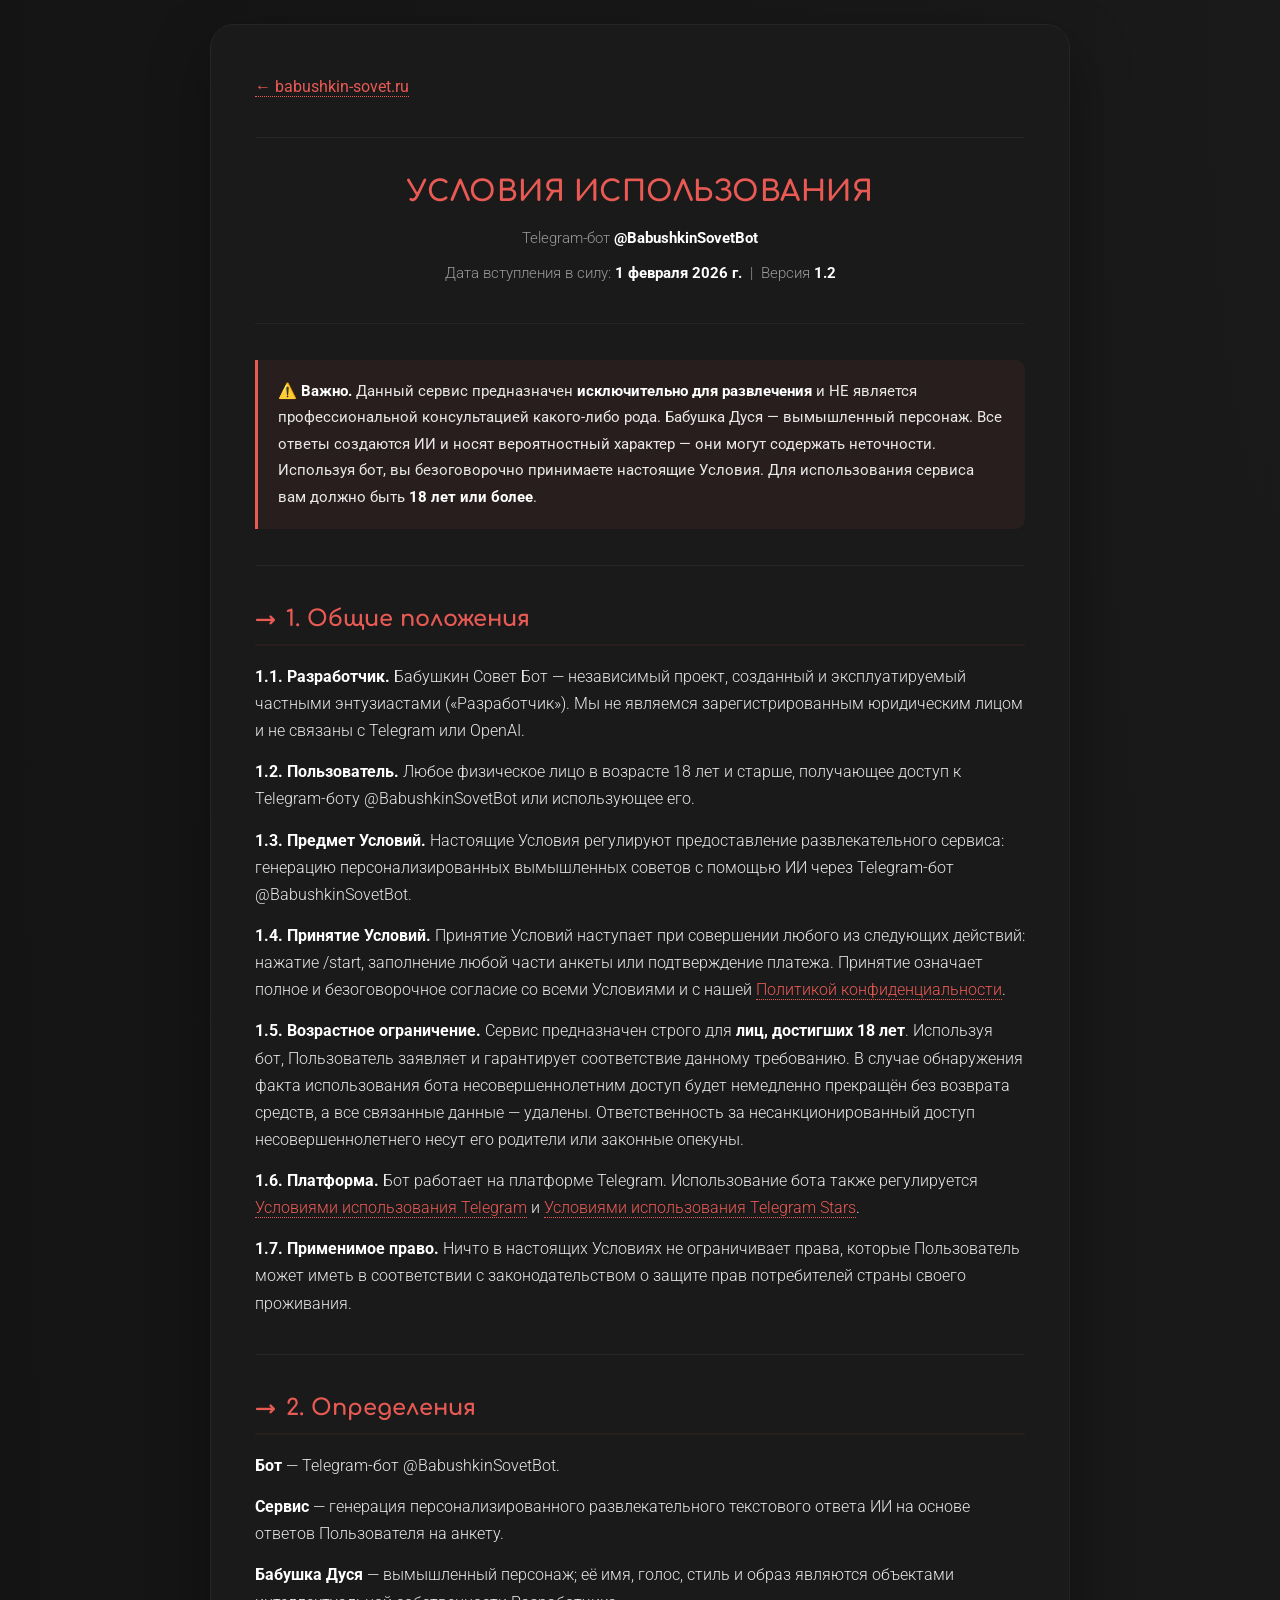
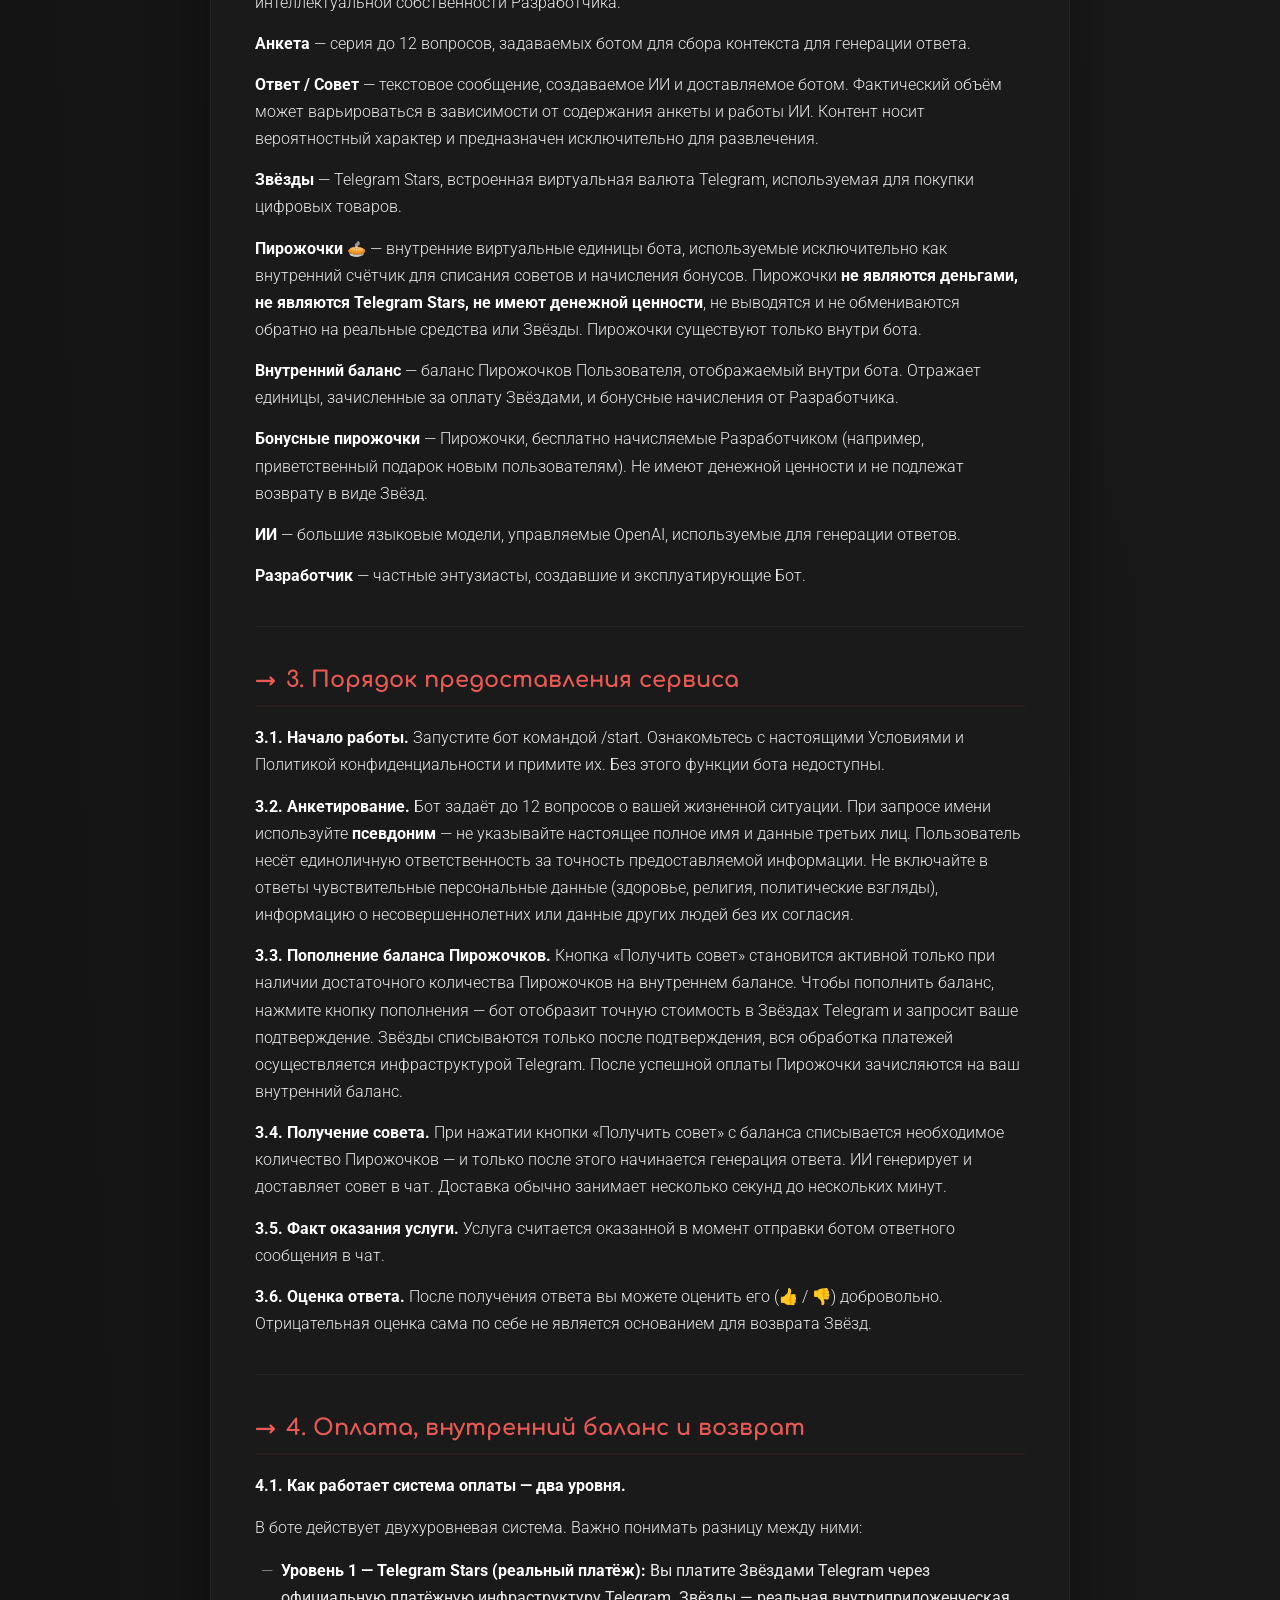
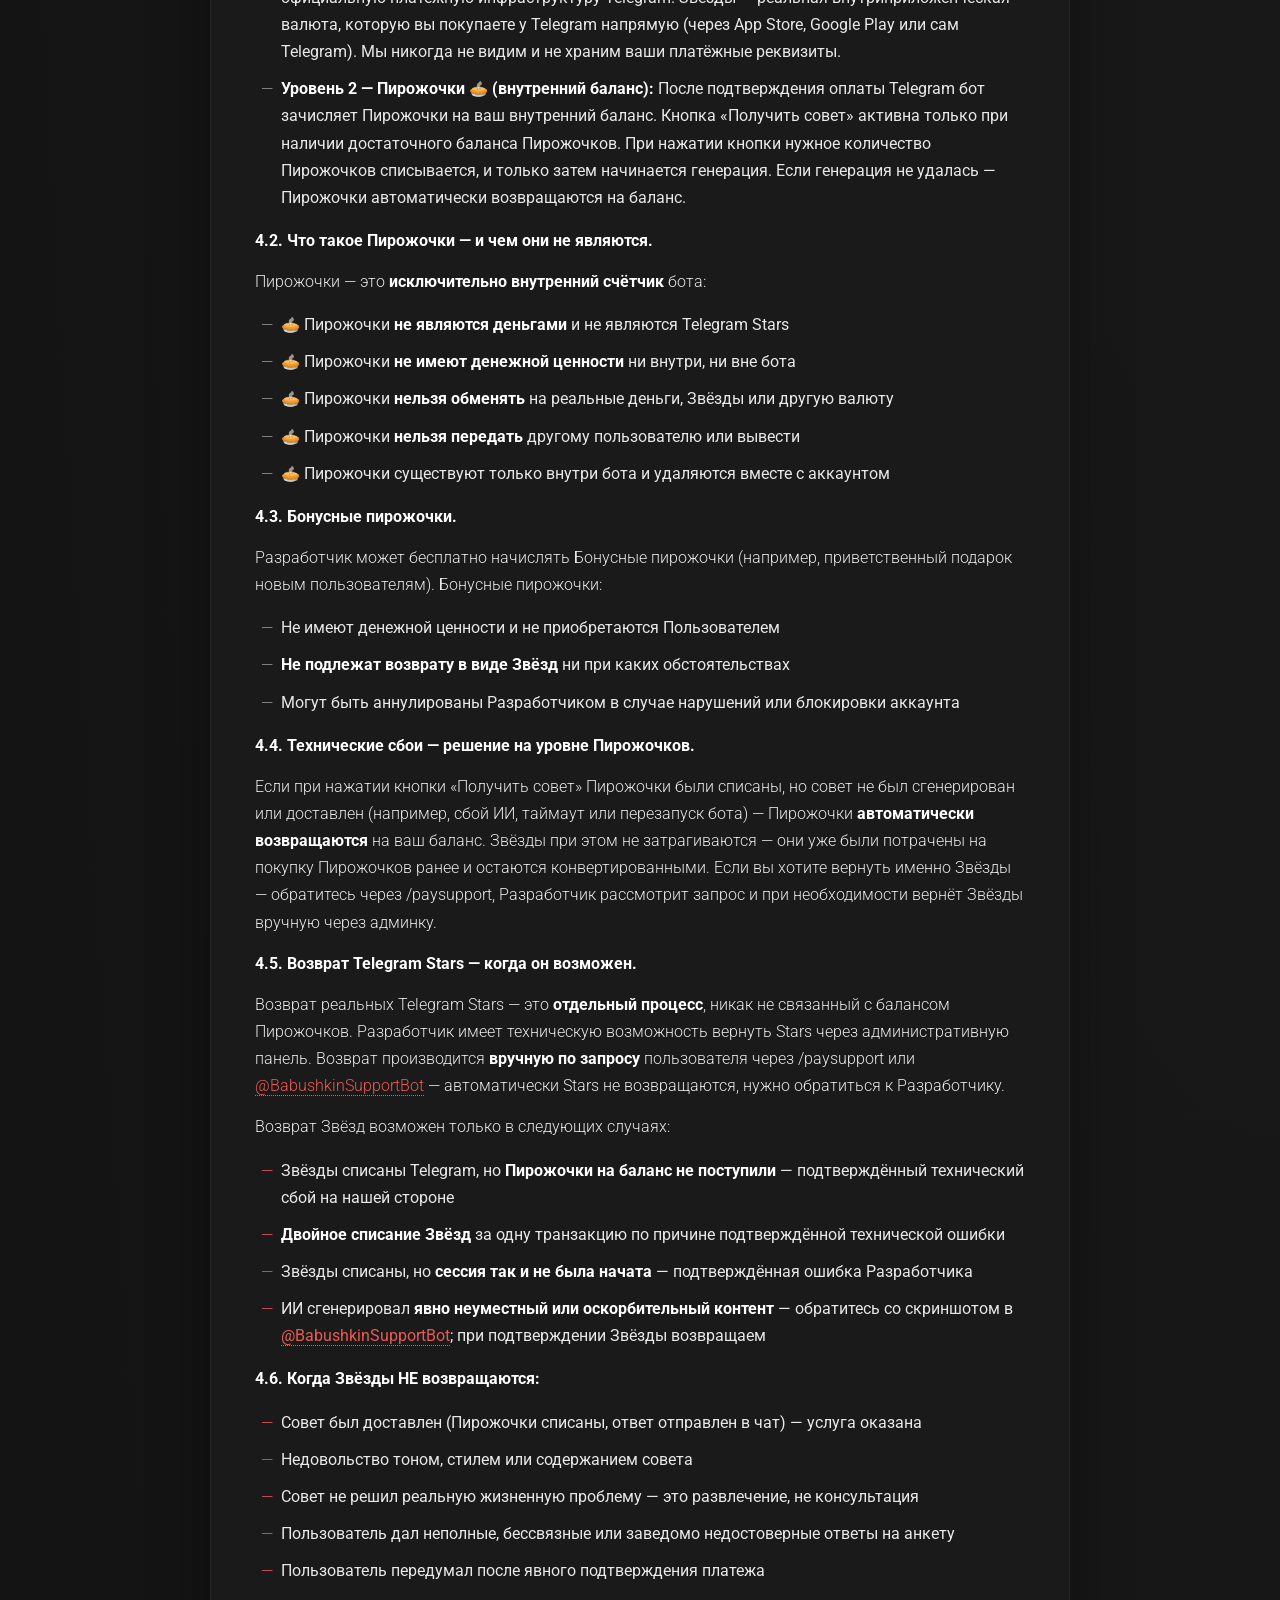
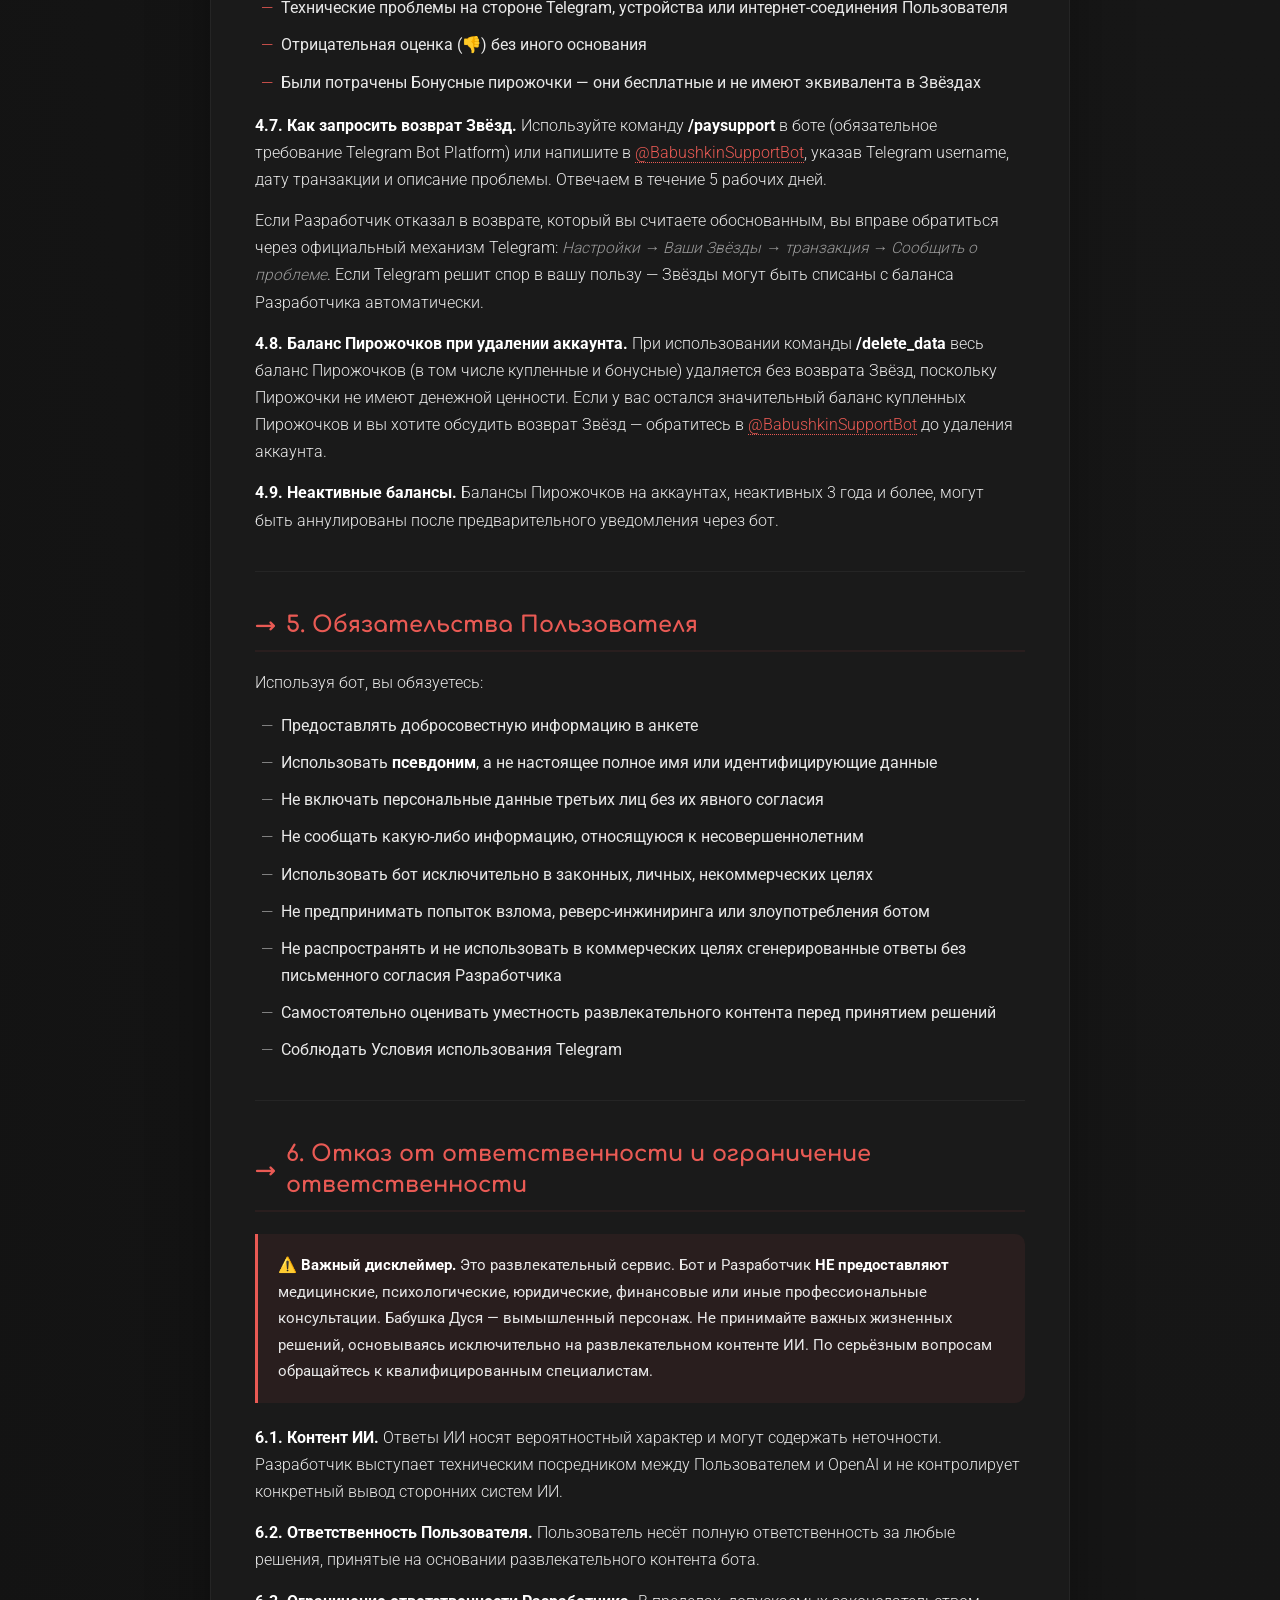
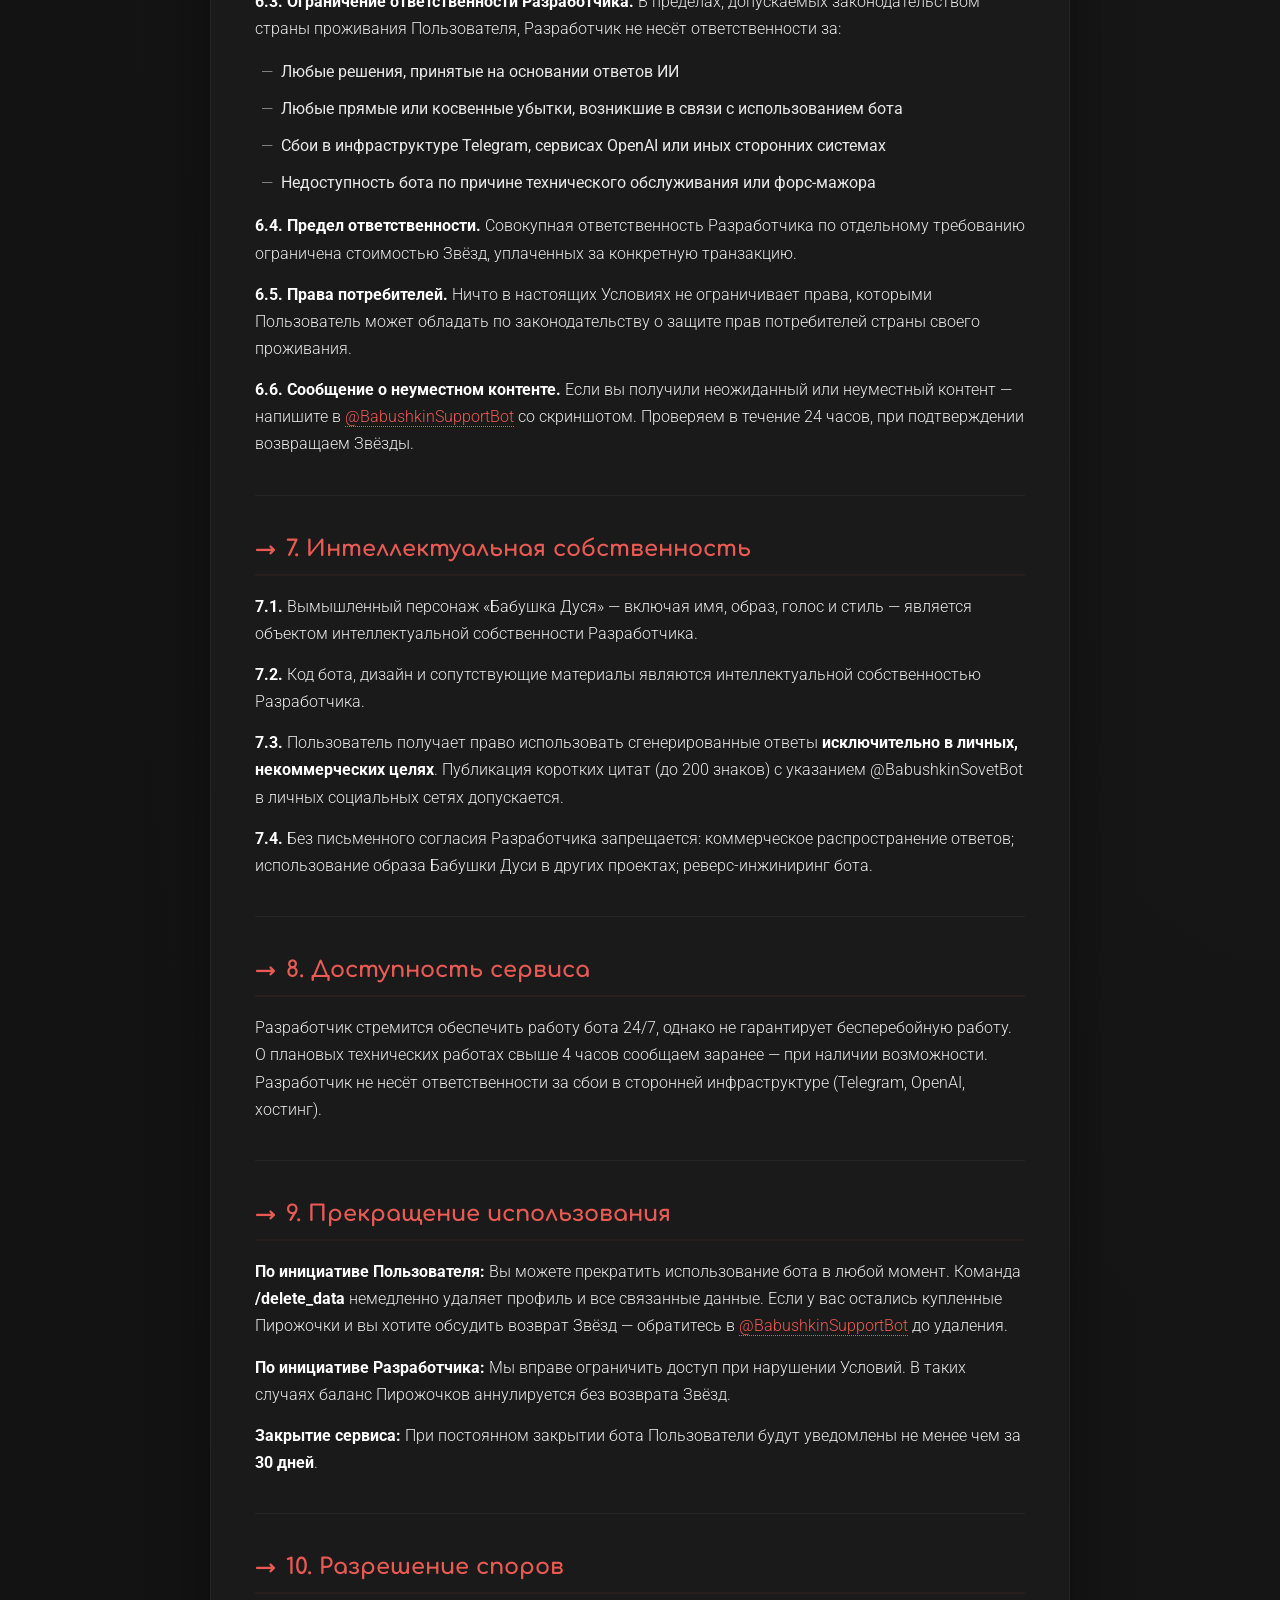
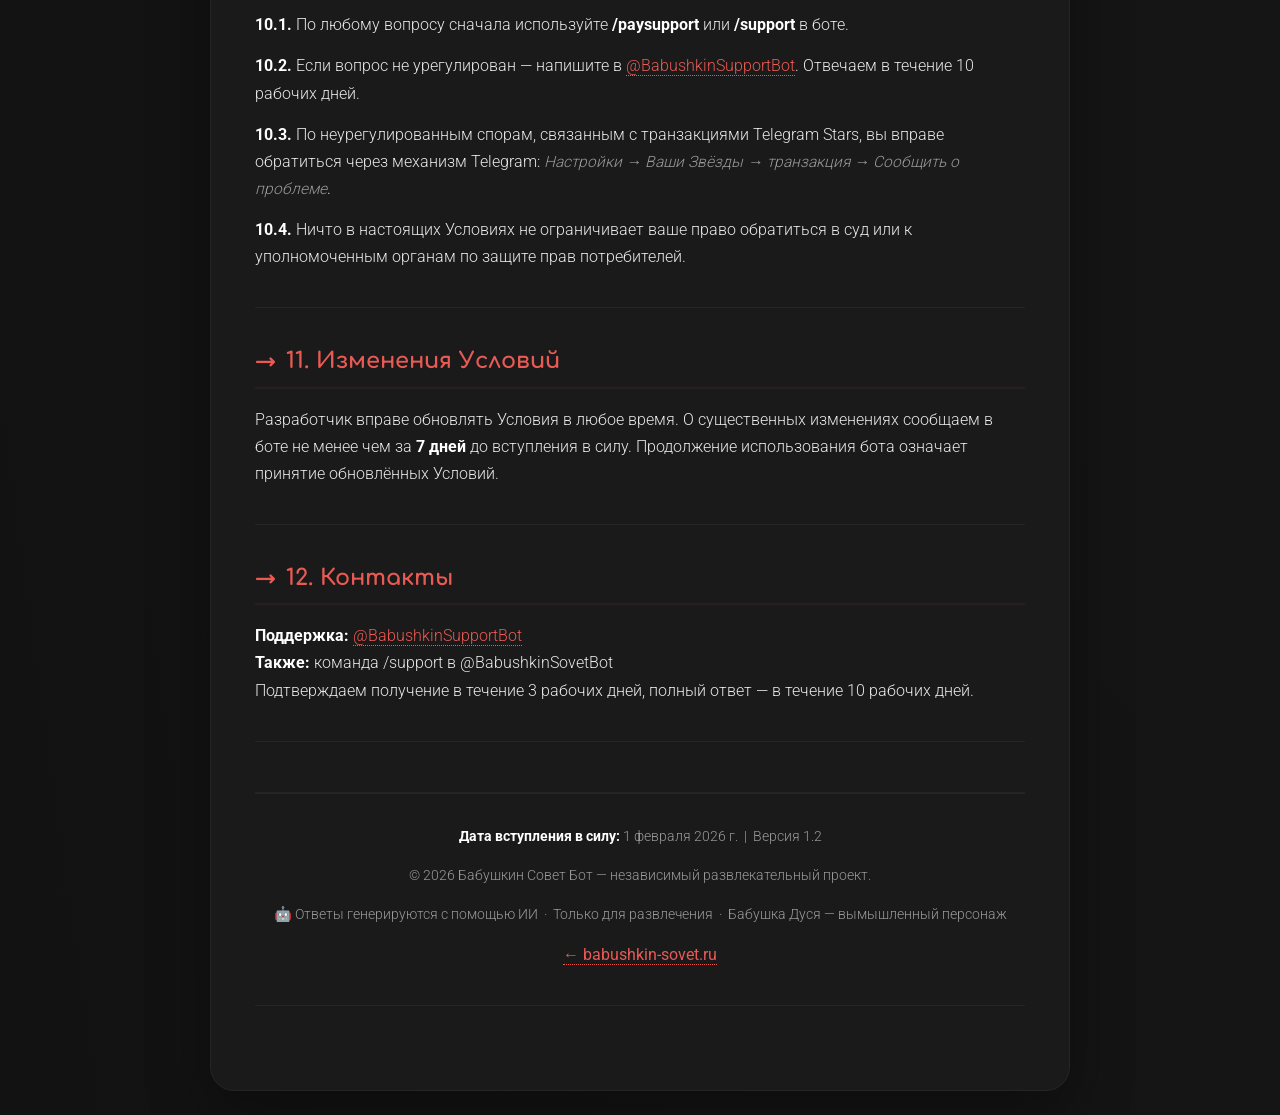
==== User_Agreement/index.html @ b4d94f72 "Add files via upload" ====
<!DOCTYPE html>
<html lang="ru">
<head>
    <meta charset="UTF-8">
    <meta name="viewport" content="width=device-width, initial-scale=1.0">
    <meta name="description" content="Условия использования Бабушкин Совет Бот — развлекательный Telegram-бот. Оплата Звёздами Telegram, политика возврата, контент ИИ, только 18+.">
    <meta name="robots" content="noindex, follow">
    <title>Условия использования — Бабушкин Совет Бот</title>
    <link rel="stylesheet" href="style.css">
    <link rel="icon" type="image/png" sizes="16x16" href="../img/favicon-16x16.png">
    <link rel="icon" type="image/png" sizes="32x32" href="../img/favicon-32x32.png">
    <link rel="icon" type="image/png" sizes="48x48" href="../img/favicon-48x48.png">
</head>
<body>
<div class="wrap">
    <a href="../">← babushkin-sovet.ru</a><hr>

    <div class="header">
        <h1>Условия использования</h1>
        <p class="meta">Telegram-бот <strong>@BabushkinSovetBot</strong></p>
        <p class="meta">Дата вступления в силу: <strong>1 февраля 2026 г.</strong> &nbsp;|&nbsp; Версия <strong>1.2</strong></p>
    </div>

    <div class="callout">
        <strong>⚠️ Важно.</strong> Данный сервис предназначен <strong>исключительно для развлечения</strong> и НЕ является профессиональной консультацией какого-либо рода. Бабушка Дуся — вымышленный персонаж. Все ответы создаются ИИ и носят вероятностный характер — они могут содержать неточности. Используя бот, вы безоговорочно принимаете настоящие Условия. Для использования сервиса вам должно быть <strong>18 лет или более</strong>.
    </div>

    <hr>

    <h2>1. Общие положения</h2>

    <p><strong>1.1. Разработчик.</strong> Бабушкин Совет Бот — независимый проект, созданный и эксплуатируемый частными энтузиастами («Разработчик»). Мы не являемся зарегистрированным юридическим лицом и не связаны с Telegram или OpenAI.</p>

    <p><strong>1.2. Пользователь.</strong> Любое физическое лицо в возрасте 18 лет и старше, получающее доступ к Telegram-боту @BabushkinSovetBot или использующее его.</p>

    <p><strong>1.3. Предмет Условий.</strong> Настоящие Условия регулируют предоставление развлекательного сервиса: генерацию персонализированных вымышленных советов с помощью ИИ через Telegram-бот @BabushkinSovetBot.</p>

    <p><strong>1.4. Принятие Условий.</strong> Принятие Условий наступает при совершении любого из следующих действий: нажатие /start, заполнение любой части анкеты или подтверждение платежа. Принятие означает полное и безоговорочное согласие со всеми Условиями и с нашей <a href="../Privacy_Policy/">Политикой конфиденциальности</a>.</p>

    <p><strong>1.5. Возрастное ограничение.</strong> Сервис предназначен строго для <strong>лиц, достигших 18 лет</strong>. Используя бот, Пользователь заявляет и гарантирует соответствие данному требованию. В случае обнаружения факта использования бота несовершеннолетним доступ будет немедленно прекращён без возврата средств, а все связанные данные — удалены. Ответственность за несанкционированный доступ несовершеннолетнего несут его родители или законные опекуны.</p>

    <p><strong>1.6. Платформа.</strong> Бот работает на платформе Telegram. Использование бота также регулируется <a href="https://telegram.org/tos" target="_blank" rel="noopener noreferrer">Условиями использования Telegram</a> и <a href="https://telegram.org/tos/stars" target="_blank" rel="noopener noreferrer">Условиями использования Telegram Stars</a>.</p>

    <p><strong>1.7. Применимое право.</strong> Ничто в настоящих Условиях не ограничивает права, которые Пользователь может иметь в соответствии с законодательством о защите прав потребителей страны своего проживания.</p>

    <hr>

    <h2>2. Определения</h2>

    <p><strong>Бот</strong> — Telegram-бот @BabushkinSovetBot.</p>
    <p><strong>Сервис</strong> — генерация персонализированного развлекательного текстового ответа ИИ на основе ответов Пользователя на анкету.</p>
    <p><strong>Бабушка Дуся</strong> — вымышленный персонаж; её имя, голос, стиль и образ являются объектами интеллектуальной собственности Разработчика.</p>
    <p><strong>Анкета</strong> — серия до 12 вопросов, задаваемых ботом для сбора контекста для генерации ответа.</p>
    <p><strong>Ответ / Совет</strong> — текстовое сообщение, создаваемое ИИ и доставляемое ботом. Фактический объём может варьироваться в зависимости от содержания анкеты и работы ИИ. Контент носит вероятностный характер и предназначен исключительно для развлечения.</p>
    <p><strong>Звёзды</strong> — Telegram Stars, встроенная виртуальная валюта Telegram, используемая для покупки цифровых товаров.</p>
    <p><strong>Пирожочки 🥧</strong> — внутренние виртуальные единицы бота, используемые исключительно как внутренний счётчик для списания советов и начисления бонусов. Пирожочки <strong>не являются деньгами, не являются Telegram Stars, не имеют денежной ценности</strong>, не выводятся и не обмениваются обратно на реальные средства или Звёзды. Пирожочки существуют только внутри бота.</p>
    <p><strong>Внутренний баланс</strong> — баланс Пирожочков Пользователя, отображаемый внутри бота. Отражает единицы, зачисленные за оплату Звёздами, и бонусные начисления от Разработчика.</p>
    <p><strong>Бонусные пирожочки</strong> — Пирожочки, бесплатно начисляемые Разработчиком (например, приветственный подарок новым пользователям). Не имеют денежной ценности и не подлежат возврату в виде Звёзд.</p>
    <p><strong>ИИ</strong> — большие языковые модели, управляемые OpenAI, используемые для генерации ответов.</p>
    <p><strong>Разработчик</strong> — частные энтузиасты, создавшие и эксплуатирующие Бот.</p>

    <hr>

    <h2>3. Порядок предоставления сервиса</h2>

    <p><strong>3.1. Начало работы.</strong> Запустите бот командой /start. Ознакомьтесь с настоящими Условиями и Политикой конфиденциальности и примите их. Без этого функции бота недоступны.</p>

    <p><strong>3.2. Анкетирование.</strong> Бот задаёт до 12 вопросов о вашей жизненной ситуации. При запросе имени используйте <strong>псевдоним</strong> — не указывайте настоящее полное имя и данные третьих лиц. Пользователь несёт единоличную ответственность за точность предоставляемой информации. Не включайте в ответы чувствительные персональные данные (здоровье, религия, политические взгляды), информацию о несовершеннолетних или данные других людей без их согласия.</p>

    <p><strong>3.3. Пополнение баланса Пирожочков.</strong> Кнопка «Получить совет» становится активной только при наличии достаточного количества Пирожочков на внутреннем балансе. Чтобы пополнить баланс, нажмите кнопку пополнения — бот отобразит точную стоимость в Звёздах Telegram и запросит ваше подтверждение. Звёзды списываются только после подтверждения, вся обработка платежей осуществляется инфраструктурой Telegram. После успешной оплаты Пирожочки зачисляются на ваш внутренний баланс.</p>

    <p><strong>3.4. Получение совета.</strong> При нажатии кнопки «Получить совет» с баланса списывается необходимое количество Пирожочков — и только после этого начинается генерация ответа. ИИ генерирует и доставляет совет в чат. Доставка обычно занимает несколько секунд до нескольких минут.</p>

    <p><strong>3.5. Факт оказания услуги.</strong> Услуга считается оказанной в момент отправки ботом ответного сообщения в чат.</p>

    <p><strong>3.6. Оценка ответа.</strong> После получения ответа вы можете оценить его (👍 / 👎) добровольно. Отрицательная оценка сама по себе не является основанием для возврата Звёзд.</p>

    <hr>

    <h2>4. Оплата, внутренний баланс и возврат</h2>

    <p><strong>4.1. Как работает система оплаты — два уровня.</strong></p>
    <p>В боте действует двухуровневая система. Важно понимать разницу между ними:</p>
    <ul>
        <li><strong>Уровень 1 — Telegram Stars (реальный платёж):</strong> Вы платите Звёздами Telegram через официальную платёжную инфраструктуру Telegram. Звёзды — реальная внутриприложенческая валюта, которую вы покупаете у Telegram напрямую (через App Store, Google Play или сам Telegram). Мы никогда не видим и не храним ваши платёжные реквизиты.</li>
        <li><strong>Уровень 2 — Пирожочки 🥧 (внутренний баланс):</strong> После подтверждения оплаты Telegram бот зачисляет Пирожочки на ваш внутренний баланс. Кнопка «Получить совет» активна только при наличии достаточного баланса Пирожочков. При нажатии кнопки нужное количество Пирожочков списывается, и только затем начинается генерация. Если генерация не удалась — Пирожочки автоматически возвращаются на баланс.</li>
    </ul>

    <p><strong>4.2. Что такое Пирожочки — и чем они не являются.</strong></p>
    <p>Пирожочки — это <strong>исключительно внутренний счётчик</strong> бота:</p>
    <ul>
        <li>🥧 Пирожочки <strong>не являются деньгами</strong> и не являются Telegram Stars</li>
        <li>🥧 Пирожочки <strong>не имеют денежной ценности</strong> ни внутри, ни вне бота</li>
        <li>🥧 Пирожочки <strong>нельзя обменять</strong> на реальные деньги, Звёзды или другую валюту</li>
        <li>🥧 Пирожочки <strong>нельзя передать</strong> другому пользователю или вывести</li>
        <li>🥧 Пирожочки существуют только внутри бота и удаляются вместе с аккаунтом</li>
    </ul>

    <p><strong>4.3. Бонусные пирожочки.</strong></p>
    <p>Разработчик может бесплатно начислять Бонусные пирожочки (например, приветственный подарок новым пользователям). Бонусные пирожочки:</p>
    <ul>
        <li>Не имеют денежной ценности и не приобретаются Пользователем</li>
        <li><strong>Не подлежат возврату в виде Звёзд</strong> ни при каких обстоятельствах</li>
        <li>Могут быть аннулированы Разработчиком в случае нарушений или блокировки аккаунта</li>
    </ul>

    <p><strong>4.4. Технические сбои — решение на уровне Пирожочков.</strong></p>
    <p>Если при нажатии кнопки «Получить совет» Пирожочки были списаны, но совет не был сгенерирован или доставлен (например, сбой ИИ, таймаут или перезапуск бота) — Пирожочки <strong>автоматически возвращаются</strong> на ваш баланс. Звёзды при этом не затрагиваются — они уже были потрачены на покупку Пирожочков ранее и остаются конвертированными. Если вы хотите вернуть именно Звёзды — обратитесь через /paysupport, Разработчик рассмотрит запрос и при необходимости вернёт Звёзды вручную через админку.</p>

    <p><strong>4.5. Возврат Telegram Stars — когда он возможен.</strong></p>
    <p>Возврат реальных Telegram Stars — это <strong>отдельный процесс</strong>, никак не связанный с балансом Пирожочков. Разработчик имеет техническую возможность вернуть Stars через административную панель. Возврат производится <strong>вручную по запросу</strong> пользователя через /paysupport или <a href="https://t.me/BabushkinSupportBot" target="_blank" rel="noopener noreferrer">@BabushkinSupportBot</a> — автоматически Stars не возвращаются, нужно обратиться к Разработчику.</p>
    <p>Возврат Звёзд возможен только в следующих случаях:</p>
    <ol>
        <li>Звёзды списаны Telegram, но <strong>Пирожочки на баланс не поступили</strong> — подтверждённый технический сбой на нашей стороне</li>
        <li><strong>Двойное списание Звёзд</strong> за одну транзакцию по причине подтверждённой технической ошибки</li>
        <li>Звёзды списаны, но <strong>сессия так и не была начата</strong> — подтверждённая ошибка Разработчика</li>
        <li>ИИ сгенерировал <strong>явно неуместный или оскорбительный контент</strong> — обратитесь со скриншотом в <a href="https://t.me/BabushkinSupportBot" target="_blank" rel="noopener noreferrer">@BabushkinSupportBot</a>; при подтверждении Звёзды возвращаем</li>
    </ol>

    <p><strong>4.6. Когда Звёзды НЕ возвращаются:</strong></p>
    <ol>
        <li>Совет был доставлен (Пирожочки списаны, ответ отправлен в чат) — услуга оказана</li>
        <li>Недовольство тоном, стилем или содержанием совета</li>
        <li>Совет не решил реальную жизненную проблему — это развлечение, не консультация</li>
        <li>Пользователь дал неполные, бессвязные или заведомо недостоверные ответы на анкету</li>
        <li>Пользователь передумал после явного подтверждения платежа</li>
        <li>Технические проблемы на стороне Telegram, устройства или интернет-соединения Пользователя</li>
        <li>Отрицательная оценка (👎) без иного основания</li>
        <li>Были потрачены Бонусные пирожочки — они бесплатные и не имеют эквивалента в Звёздах</li>
    </ol>

    <p><strong>4.7. Как запросить возврат Звёзд.</strong> Используйте команду <strong>/paysupport</strong> в боте (обязательное требование Telegram Bot Platform) или напишите в <a href="https://t.me/BabushkinSupportBot" target="_blank" rel="noopener noreferrer">@BabushkinSupportBot</a>, указав Telegram username, дату транзакции и описание проблемы. Отвечаем в течение 5 рабочих дней.</p>
    <p>Если Разработчик отказал в возврате, который вы считаете обоснованным, вы вправе обратиться через официальный механизм Telegram: <em>Настройки → Ваши Звёзды → транзакция → Сообщить о проблеме</em>. Если Telegram решит спор в вашу пользу — Звёзды могут быть списаны с баланса Разработчика автоматически.</p>

    <p><strong>4.8. Баланс Пирожочков при удалении аккаунта.</strong> При использовании команды <strong>/delete_data</strong> весь баланс Пирожочков (в том числе купленные и бонусные) удаляется без возврата Звёзд, поскольку Пирожочки не имеют денежной ценности. Если у вас остался значительный баланс купленных Пирожочков и вы хотите обсудить возврат Звёзд — обратитесь в <a href="https://t.me/BabushkinSupportBot" target="_blank" rel="noopener noreferrer">@BabushkinSupportBot</a> до удаления аккаунта.</p>

    <p><strong>4.9. Неактивные балансы.</strong> Балансы Пирожочков на аккаунтах, неактивных 3 года и более, могут быть аннулированы после предварительного уведомления через бот.</p>

    <hr>

    <h2>5. Обязательства Пользователя</h2>

    <p>Используя бот, вы обязуетесь:</p>
    <ul>
        <li>Предоставлять добросовестную информацию в анкете</li>
        <li>Использовать <strong>псевдоним</strong>, а не настоящее полное имя или идентифицирующие данные</li>
        <li>Не включать персональные данные третьих лиц без их явного согласия</li>
        <li>Не сообщать какую-либо информацию, относящуюся к несовершеннолетним</li>
        <li>Использовать бот исключительно в законных, личных, некоммерческих целях</li>
        <li>Не предпринимать попыток взлома, реверс-инжиниринга или злоупотребления ботом</li>
        <li>Не распространять и не использовать в коммерческих целях сгенерированные ответы без письменного согласия Разработчика</li>
        <li>Самостоятельно оценивать уместность развлекательного контента перед принятием решений</li>
        <li>Соблюдать Условия использования Telegram</li>
    </ul>

    <hr>

    <h2>6. Отказ от ответственности и ограничение ответственности</h2>

    <div class="callout">
        <strong>⚠️ Важный дисклеймер.</strong> Это развлекательный сервис. Бот и Разработчик <strong>НЕ предоставляют</strong> медицинские, психологические, юридические, финансовые или иные профессиональные консультации. Бабушка Дуся — вымышленный персонаж. Не принимайте важных жизненных решений, основываясь исключительно на развлекательном контенте ИИ. По серьёзным вопросам обращайтесь к квалифицированным специалистам.
    </div>

    <p><strong>6.1. Контент ИИ.</strong> Ответы ИИ носят вероятностный характер и могут содержать неточности. Разработчик выступает техническим посредником между Пользователем и OpenAI и не контролирует конкретный вывод сторонних систем ИИ.</p>

    <p><strong>6.2. Ответственность Пользователя.</strong> Пользователь несёт полную ответственность за любые решения, принятые на основании развлекательного контента бота.</p>

    <p><strong>6.3. Ограничение ответственности Разработчика.</strong> В пределах, допускаемых законодательством страны проживания Пользователя, Разработчик не несёт ответственности за:</p>
    <ul>
        <li>Любые решения, принятые на основании ответов ИИ</li>
        <li>Любые прямые или косвенные убытки, возникшие в связи с использованием бота</li>
        <li>Сбои в инфраструктуре Telegram, сервисах OpenAI или иных сторонних системах</li>
        <li>Недоступность бота по причине технического обслуживания или форс-мажора</li>
    </ul>

    <p><strong>6.4. Предел ответственности.</strong> Совокупная ответственность Разработчика по отдельному требованию ограничена стоимостью Звёзд, уплаченных за конкретную транзакцию.</p>

    <p><strong>6.5. Права потребителей.</strong> Ничто в настоящих Условиях не ограничивает права, которыми Пользователь может обладать по законодательству о защите прав потребителей страны своего проживания.</p>

    <p><strong>6.6. Сообщение о неуместном контенте.</strong> Если вы получили неожиданный или неуместный контент — напишите в <a href="https://t.me/BabushkinSupportBot" target="_blank" rel="noopener noreferrer">@BabushkinSupportBot</a> со скриншотом. Проверяем в течение 24 часов, при подтверждении возвращаем Звёзды.</p>

    <hr>

    <h2>7. Интеллектуальная собственность</h2>

    <p><strong>7.1.</strong> Вымышленный персонаж «Бабушка Дуся» — включая имя, образ, голос и стиль — является объектом интеллектуальной собственности Разработчика.</p>

    <p><strong>7.2.</strong> Код бота, дизайн и сопутствующие материалы являются интеллектуальной собственностью Разработчика.</p>

    <p><strong>7.3.</strong> Пользователь получает право использовать сгенерированные ответы <strong>исключительно в личных, некоммерческих целях</strong>. Публикация коротких цитат (до 200 знаков) с указанием @BabushkinSovetBot в личных социальных сетях допускается.</p>

    <p><strong>7.4.</strong> Без письменного согласия Разработчика запрещается: коммерческое распространение ответов; использование образа Бабушки Дуси в других проектах; реверс-инжиниринг бота.</p>

    <hr>

    <h2>8. Доступность сервиса</h2>

    <p>Разработчик стремится обеспечить работу бота 24/7, однако не гарантирует бесперебойную работу. О плановых технических работах свыше 4 часов сообщаем заранее — при наличии возможности. Разработчик не несёт ответственности за сбои в сторонней инфраструктуре (Telegram, OpenAI, хостинг).</p>

    <hr>

    <h2>9. Прекращение использования</h2>

    <p><strong>По инициативе Пользователя:</strong> Вы можете прекратить использование бота в любой момент. Команда <strong>/delete_data</strong> немедленно удаляет профиль и все связанные данные. Если у вас остались купленные Пирожочки и вы хотите обсудить возврат Звёзд — обратитесь в <a href="https://t.me/BabushkinSupportBot" target="_blank" rel="noopener noreferrer">@BabushkinSupportBot</a> до удаления.</p>
    <p><strong>По инициативе Разработчика:</strong> Мы вправе ограничить доступ при нарушении Условий. В таких случаях баланс Пирожочков аннулируется без возврата Звёзд.</p>
    <p><strong>Закрытие сервиса:</strong> При постоянном закрытии бота Пользователи будут уведомлены не менее чем за <strong>30 дней</strong>.</p>

    <hr>

    <h2>10. Разрешение споров</h2>

    <p><strong>10.1.</strong> По любому вопросу сначала используйте <strong>/paysupport</strong> или <strong>/support</strong> в боте.</p>
    <p><strong>10.2.</strong> Если вопрос не урегулирован — напишите в <a href="https://t.me/BabushkinSupportBot" target="_blank" rel="noopener noreferrer">@BabushkinSupportBot</a>. Отвечаем в течение 10 рабочих дней.</p>
    <p><strong>10.3.</strong> По неурегулированным спорам, связанным с транзакциями Telegram Stars, вы вправе обратиться через механизм Telegram: <em>Настройки → Ваши Звёзды → транзакция → Сообщить о проблеме</em>.</p>
    <p><strong>10.4.</strong> Ничто в настоящих Условиях не ограничивает ваше право обратиться в суд или к уполномоченным органам по защите прав потребителей.</p>

    <hr>

    <h2>11. Изменения Условий</h2>

    <p>Разработчик вправе обновлять Условия в любое время. О существенных изменениях сообщаем в боте не менее чем за <strong>7 дней</strong> до вступления в силу. Продолжение использования бота означает принятие обновлённых Условий.</p>

    <hr>

    <h2>12. Контакты</h2>

    <p>
        <strong>Поддержка:</strong> <a href="https://t.me/BabushkinSupportBot" target="_blank" rel="noopener noreferrer">@BabushkinSupportBot</a><br>
        <strong>Также:</strong> команда /support в @BabushkinSovetBot<br>
        Подтверждаем получение в течение 3 рабочих дней, полный ответ — в течение 10 рабочих дней.
    </p>

    <hr>

    <div class="footer">
        <p><strong>Дата вступления в силу:</strong> 1 февраля 2026 г. &nbsp;|&nbsp; Версия 1.2</p>
        <p>© 2026 Бабушкин Совет Бот — независимый развлекательный проект.</p>
        <p style="margin-top: 10px;">🤖 Ответы генерируются с помощью ИИ &nbsp;·&nbsp; Только для развлечения &nbsp;·&nbsp; Бабушка Дуся — вымышленный персонаж</p>
        <a href="../">← babushkin-sovet.ru</a><hr>
    </div>

</div>
</body>
</html>
---- User_Agreement/style.css ----
@font-face {
    font-family: 'Comfortaa';
    src: url('../fonts/comfortaa/Comfortaa-Bold.ttf') format('truetype');
    font-weight: 700;
}

@font-face {
    font-family: 'Roboto';
    src: url('../fonts/roboto/Roboto-Light.ttf') format('truetype');
    font-weight: 300;
}

@font-face {
    font-family: 'Roboto';
    src: url('../fonts/roboto/Roboto-Regular.ttf') format('truetype');
    font-weight: 400;
}

@font-face {
    font-family: 'Roboto';
    src: url('../fonts/roboto/Roboto-Bold.ttf') format('truetype');
    font-weight: 700;
}

        :root {
            --bg: #121212;
            --card: #1a1a1a;
            --accent: #e95a54;
            --accent-soft: rgba(233, 90, 84, 0.07);
            --text: #e8e8e8;
            --muted: #999;
            --link: #e95a54;
            --border: #252525;
        }

        * { margin:0; padding:0; box-sizing:border-box; }
        html { scroll-behavior:smooth; }

        body {
            font-family:'Roboto',sans-serif;
            line-height:1.75;
            color:var(--text);
            background:var(--bg);
            background-image:radial-gradient(ellipse at top right,#1a1a1a,var(--bg));
            padding:24px 16px;
            min-height:100vh;
        }

        .wrap {
            max-width:860px;
            margin:0 auto;
            background:var(--card);
            padding:48px 44px;
            border-radius:24px;
            box-shadow:0 24px 60px rgba(0,0,0,.35);
            border:1px solid var(--border);
        }

        /* header */
        .header { text-align:center; margin-bottom:36px; padding-bottom:28px; border-bottom:1px solid var(--border); }
        h1 {
            font-family:'Comfortaa',sans-serif;
            font-size:clamp(1.1rem, 5vw, 1.8rem);
            color:var(--accent);
            text-transform:uppercase;
            letter-spacing:.5px;
            line-height:1.3;
            margin-bottom:14px;
        }
		
        .meta { 
    color: var(--muted); 
    font-size: clamp(0.85rem, 2vw, 0.95rem); 
    margin: 8px 0; 
         }

        /* sections */
        h2 {
            font-family:'Comfortaa',sans-serif;
            font-size:clamp(1rem, 3vw, 1.4rem);
            color:var(--accent);
            margin:38px 0 18px;
            padding-bottom:10px;
            border-bottom:2px solid var(--accent-soft);
            display:flex; align-items:center; gap:10px;
            line-height:1.35;
        }
        h2::before { content:'→'; color:var(--accent); flex-shrink:0; }

        p { margin-bottom:14px; font-weight:300; font-size:clamp(.88rem,1.9vw,.97rem); word-wrap:break-word; }
        strong { color:#fff; font-weight:700; }
        em { color:var(--muted); font-style:italic; }

        ul,ol { margin:16px 0 16px 18px; padding-left:8px; }
        li { margin-bottom:10px; font-size:clamp(.88rem,1.9vw,.97rem); word-wrap:break-word; }
        li::marker { content:'—  '; color:var(--muted); font-weight:300; }
        ol li::marker { color:var(--accent); }

        a { color:var(--link); text-decoration:none; border-bottom:1px dotted var(--accent); transition:color .2s,border-color .2s; word-wrap:break-word; }
        a:hover { color:var(--accent); border-bottom-color:var(--accent); }

        .callout {
            background:var(--accent-soft);
            border-left:3px solid var(--accent);
            padding:18px 20px;
            border-radius:0 10px 10px 0;
            margin:22px 0;
            font-size:clamp(.88rem,1.9vw,.95rem);
        }
        .callout ul { margin:10px 0 6px; }

        hr { border:none; height:1px; background:var(--border); margin:36px 0; }

.footer { 
    margin-top: 50px; 
    padding-top: 30px; 
    border-top: 2px solid var(--border); 
    text-align: center; 
}
.footer p { 
    font-size: clamp(0.8rem, 2vw, 0.9rem); 
    color: var(--muted); 
}

        @media(max-width:680px){
            .wrap{ padding:28px 20px; border-radius:16px; }
            h2{ margin:28px 0 14px; }
        }
        @media(max-width:420px){
            .wrap{ padding:20px 14px; border-radius:12px; }
            ul,ol{ margin:12px 0 12px 12px; }
        }
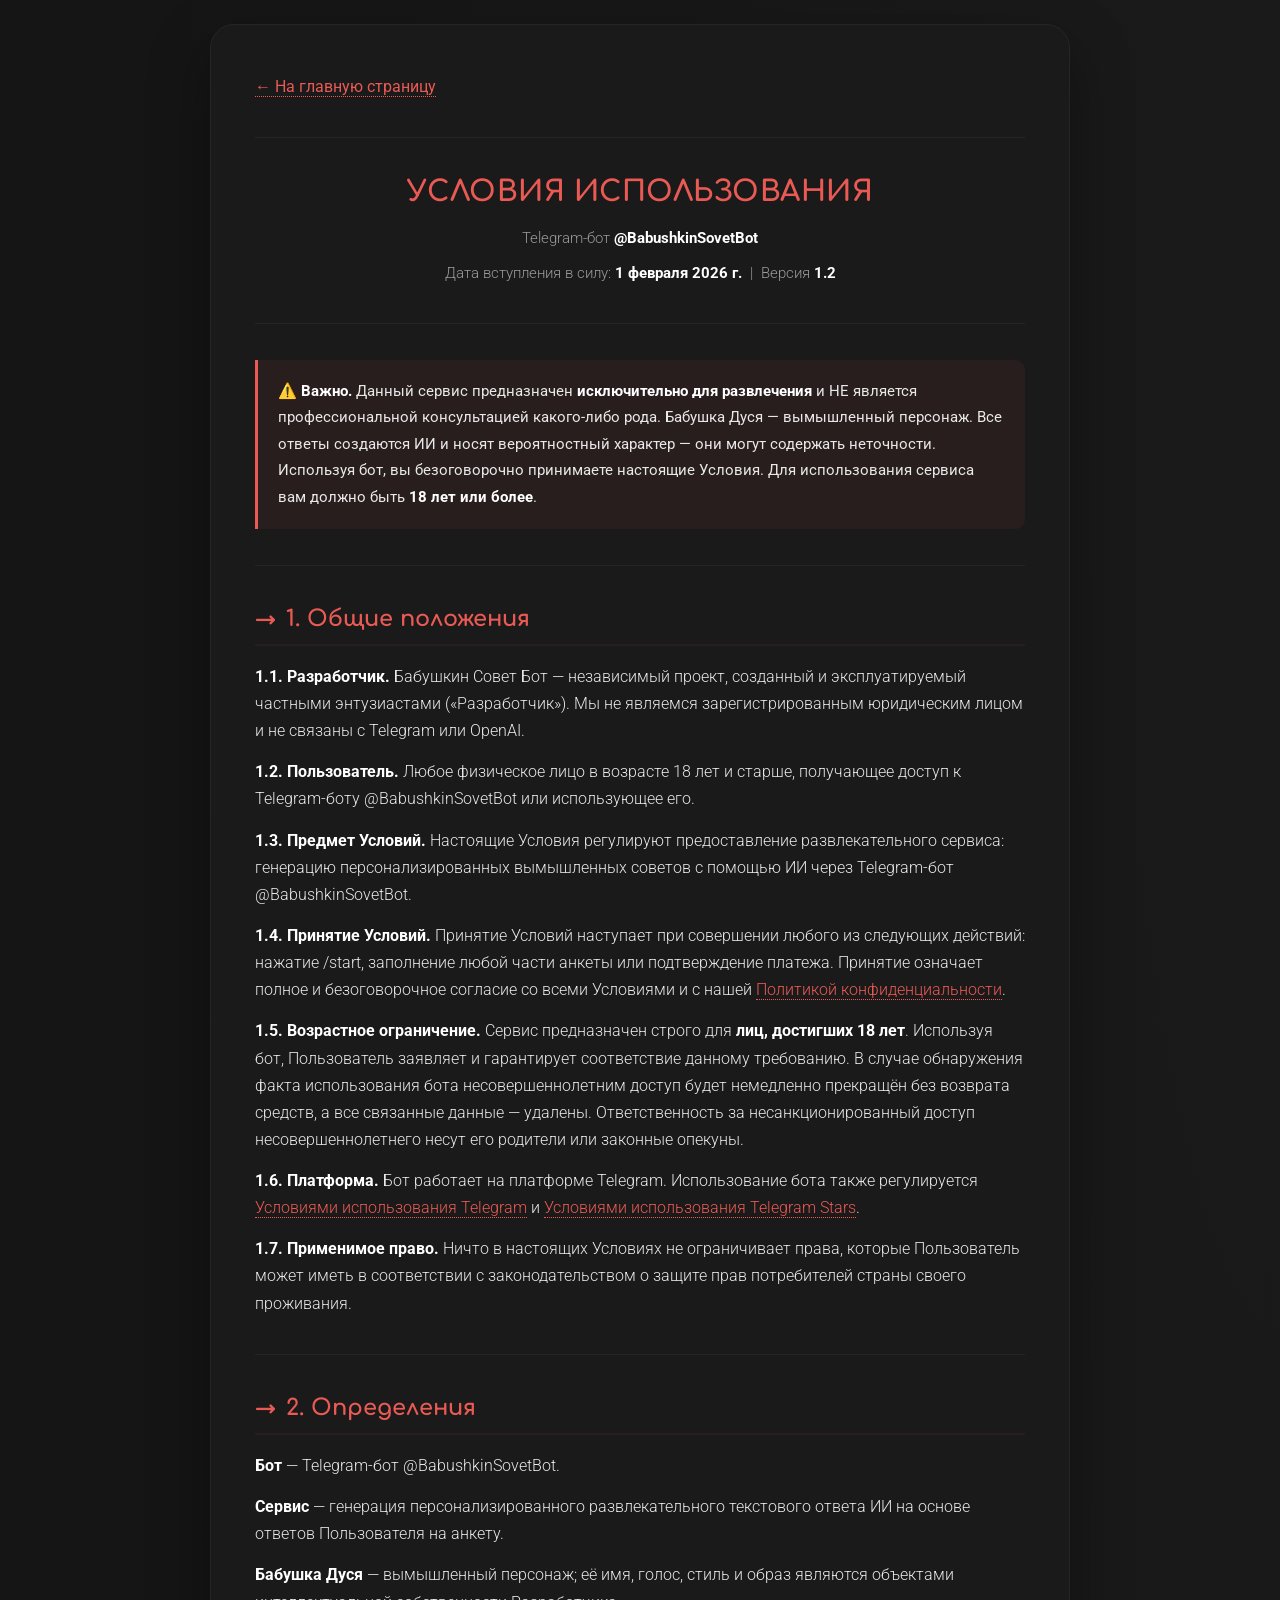
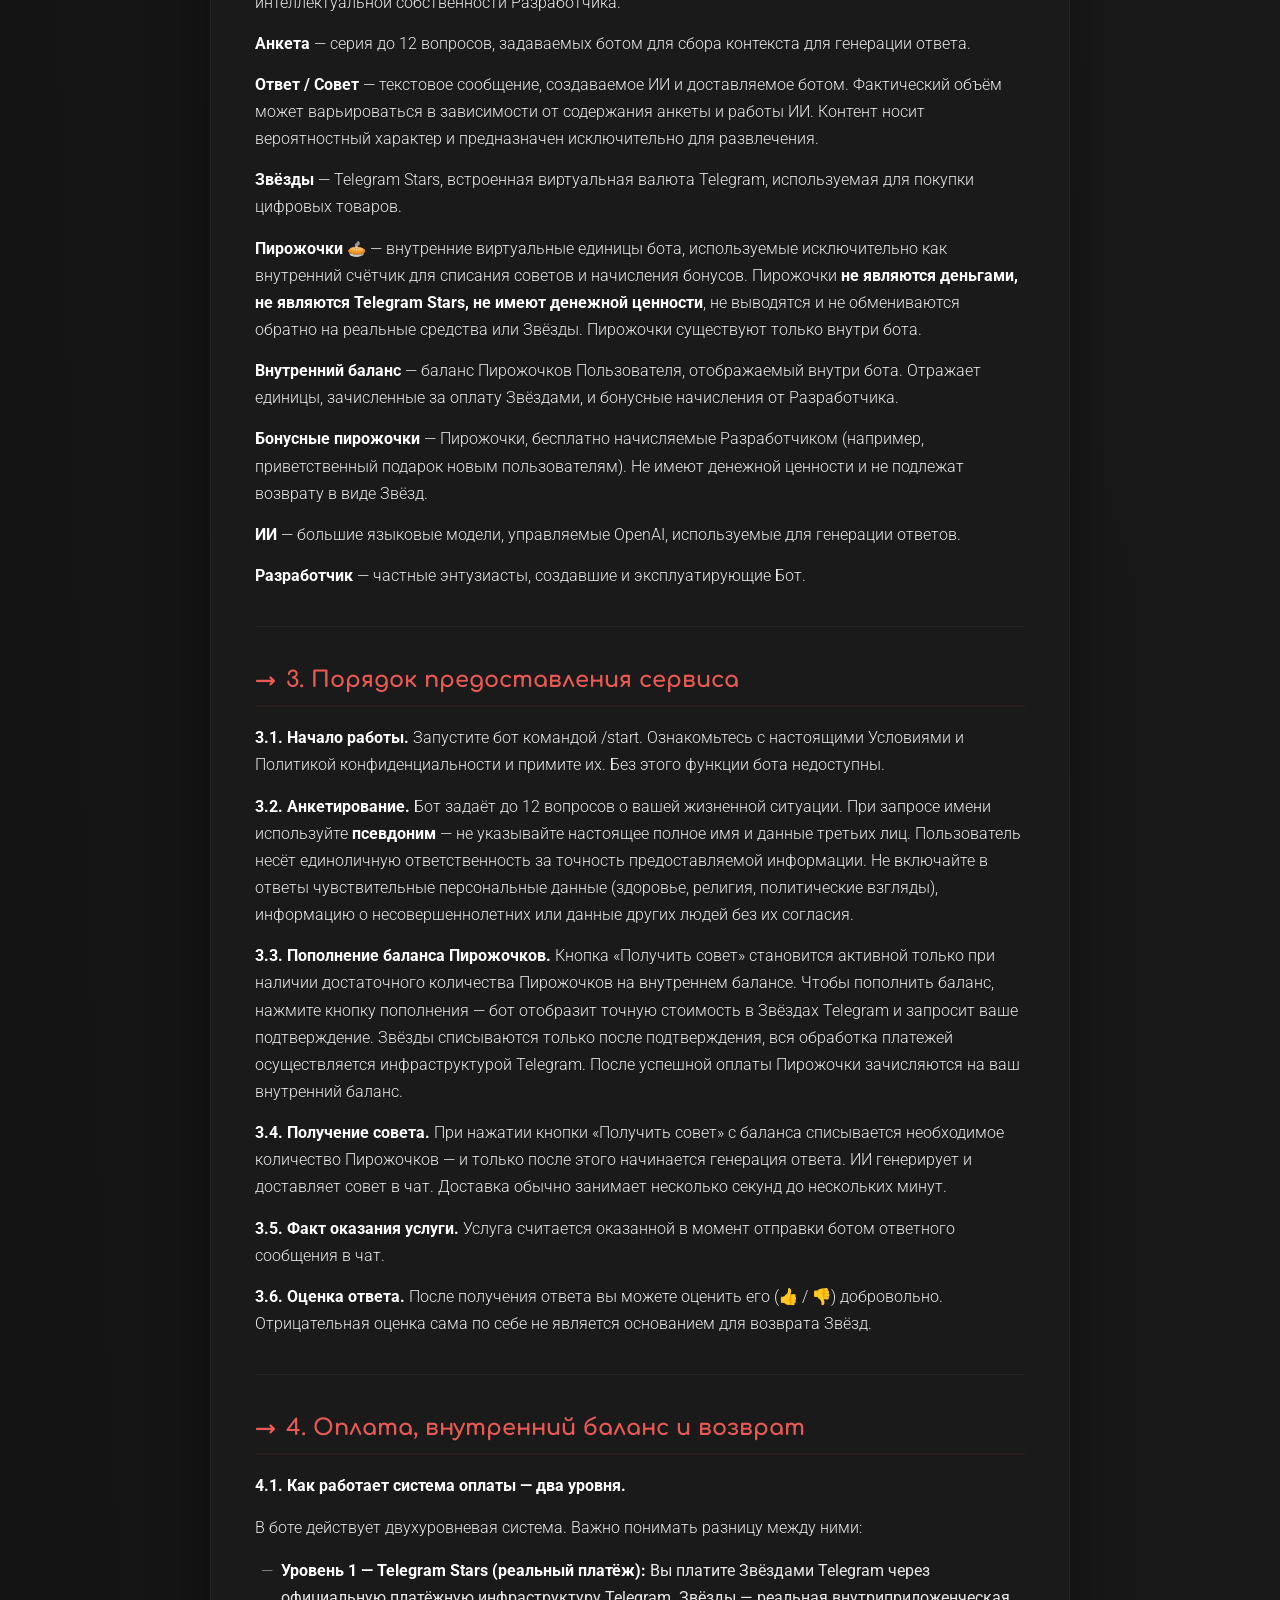
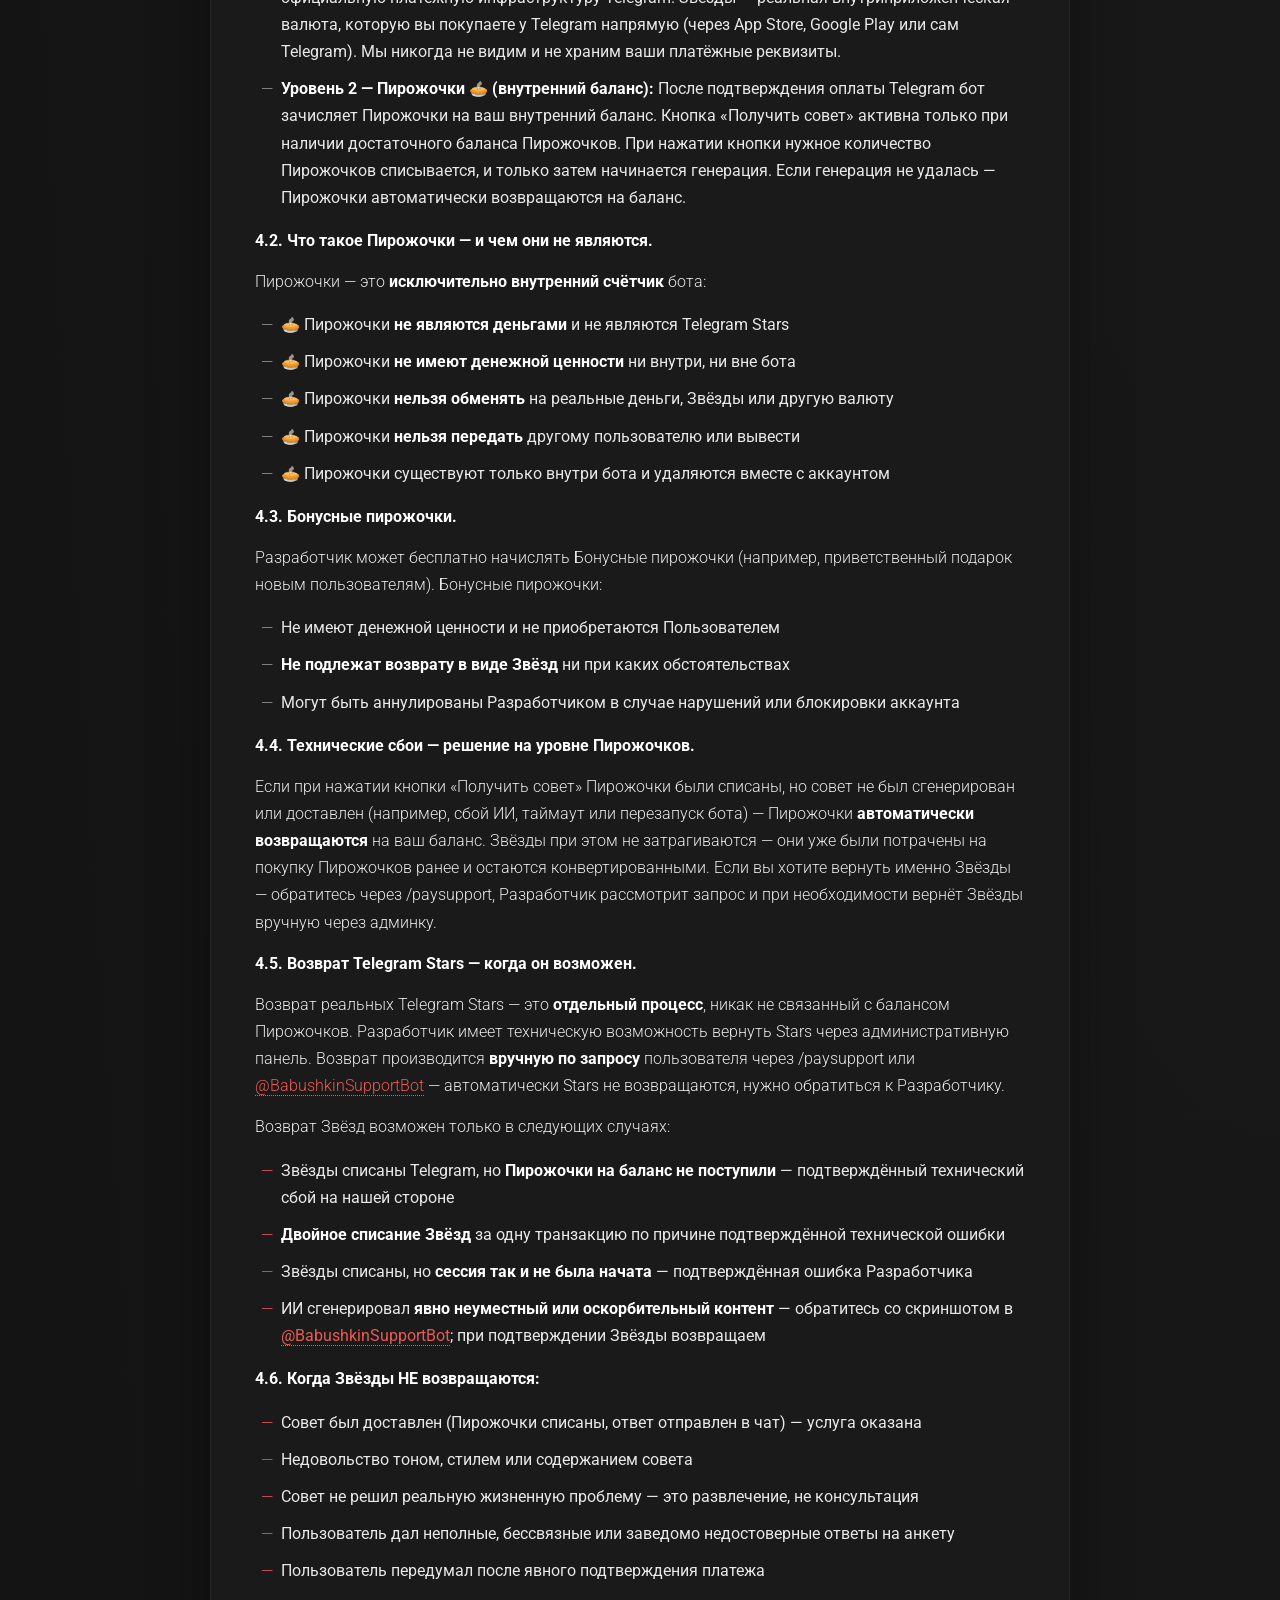
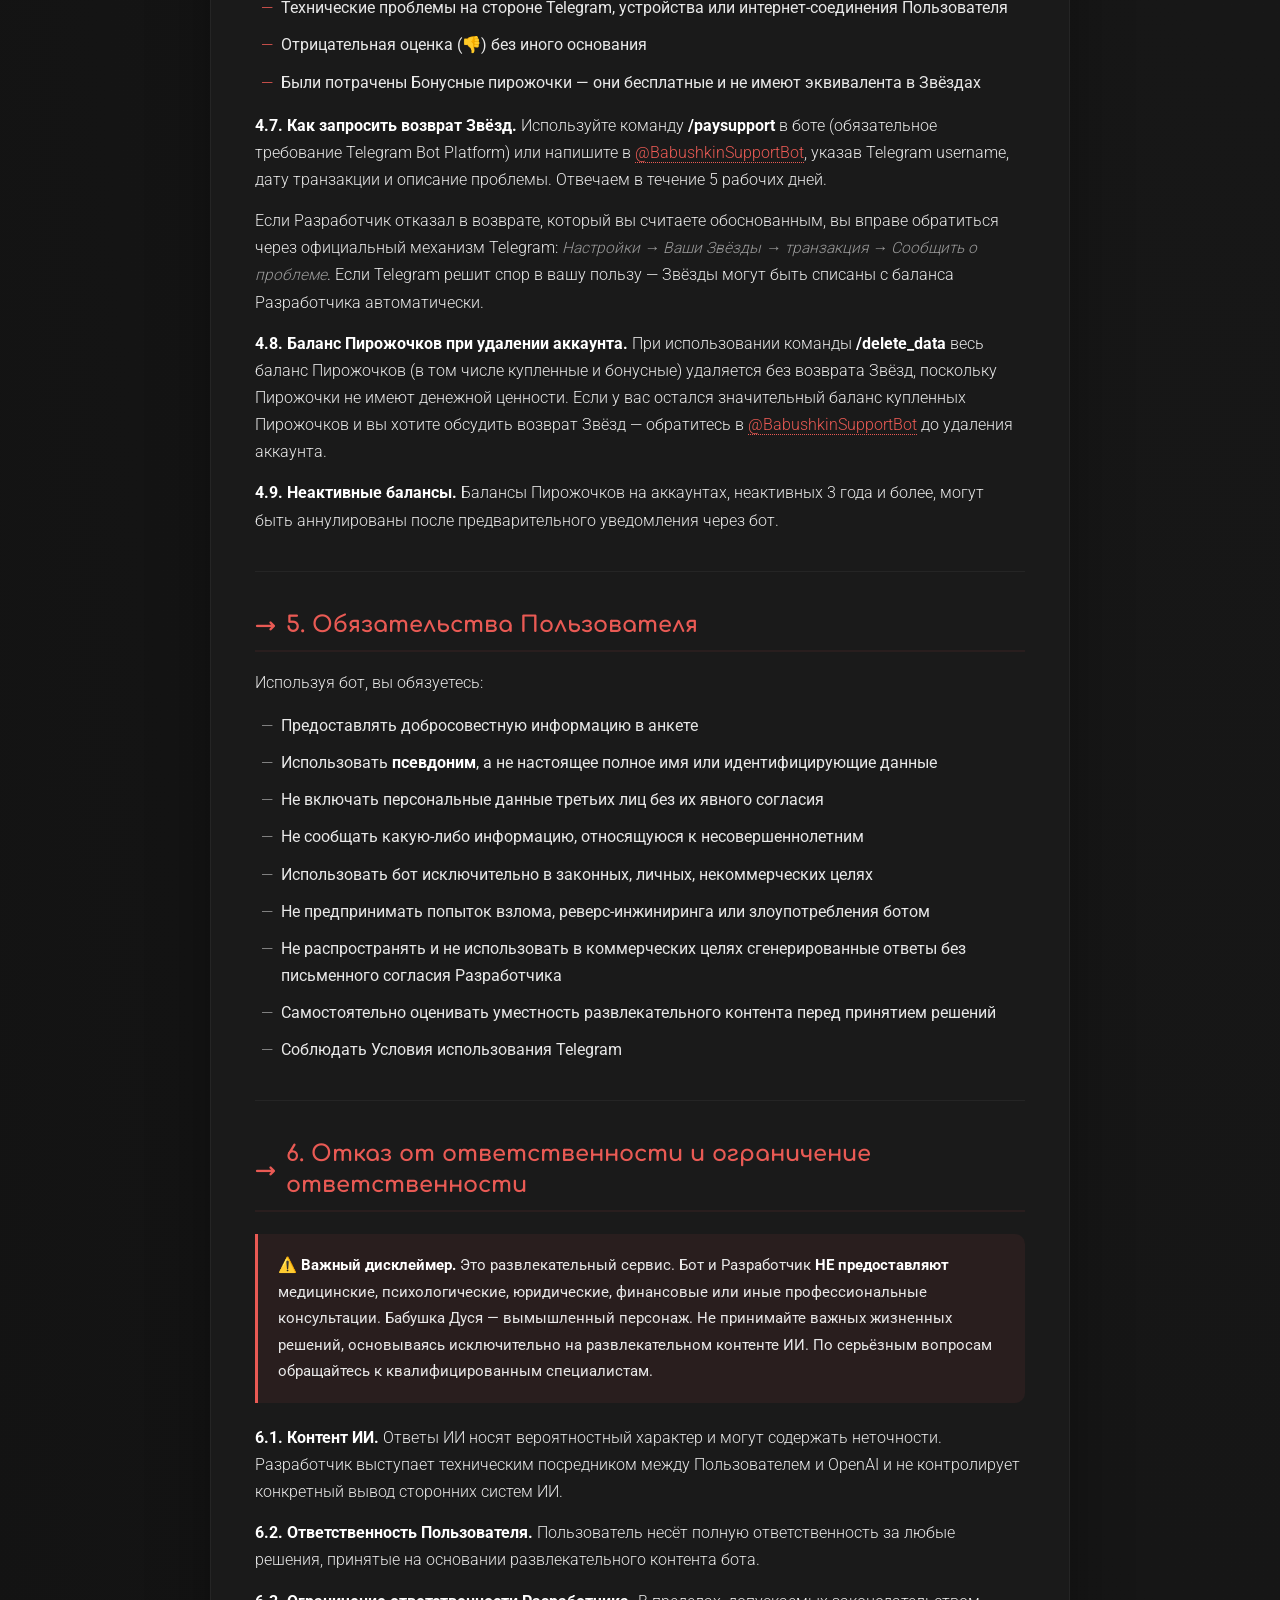
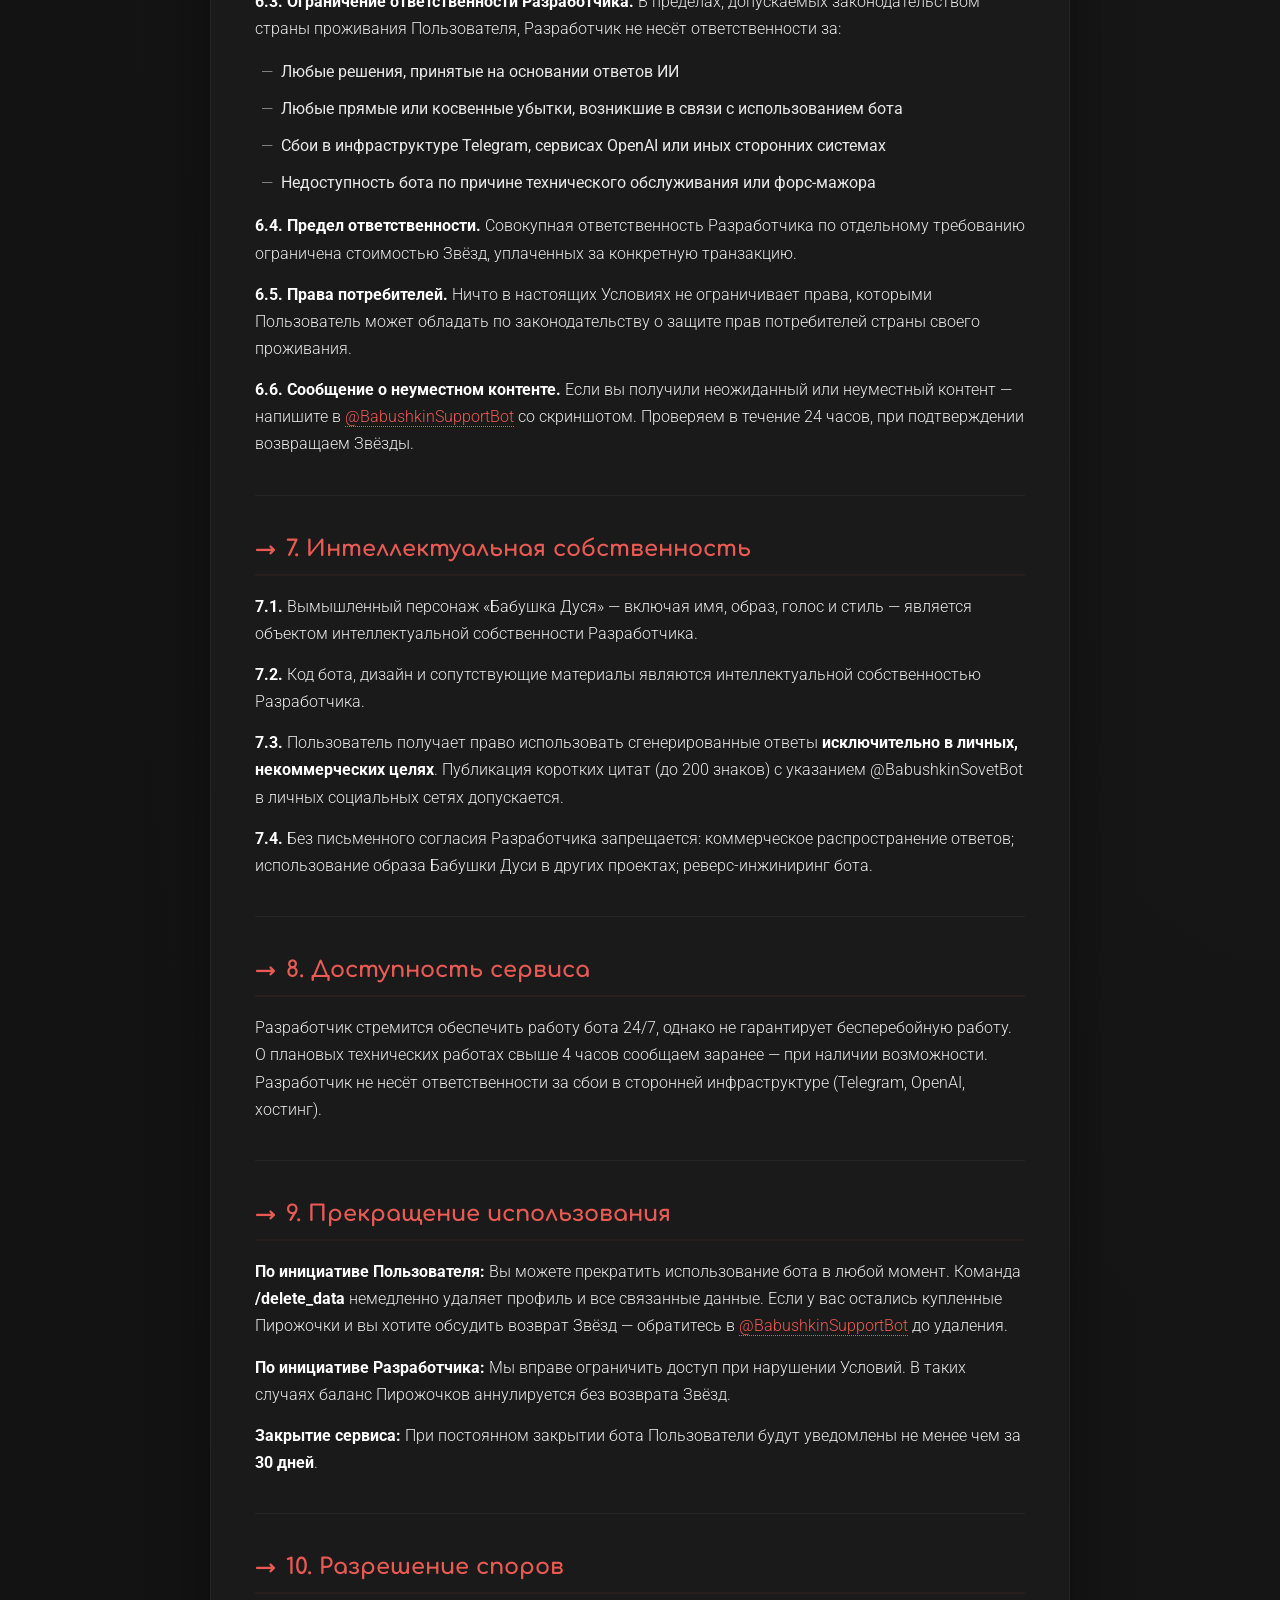
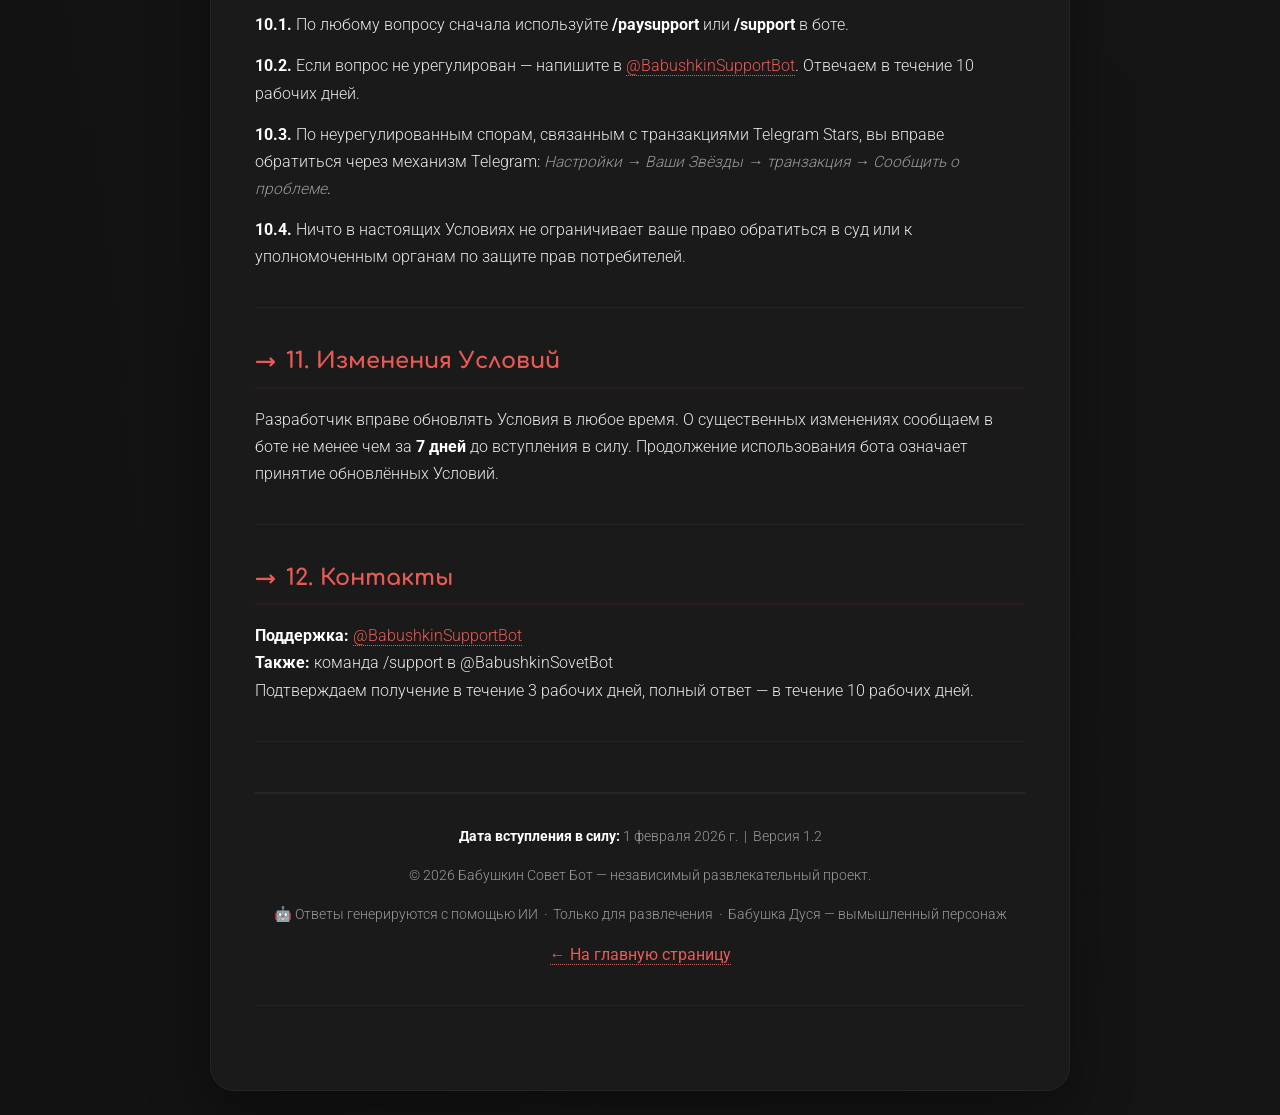
==== commit 2d5dc42b: "Update index.html" ====
--- a/User_Agreement/index.html
+++ b/User_Agreement/index.html
@@ -13,7 +13,7 @@
 </head>
 <body>
 <div class="wrap">
-    <a href="../">← babushkin-sovet.ru</a><hr>
+    <a href="../">← На главную страницу</a><hr>
 
     <div class="header">
         <h1>Условия использования</h1>
@@ -236,9 +236,9 @@
         <p><strong>Дата вступления в силу:</strong> 1 февраля 2026 г. &nbsp;|&nbsp; Версия 1.2</p>
         <p>© 2026 Бабушкин Совет Бот — независимый развлекательный проект.</p>
         <p style="margin-top: 10px;">🤖 Ответы генерируются с помощью ИИ &nbsp;·&nbsp; Только для развлечения &nbsp;·&nbsp; Бабушка Дуся — вымышленный персонаж</p>
-        <a href="../">← babushkin-sovet.ru</a><hr>
+        <a href="../">← На главную страницу</a><hr>
     </div>
 
 </div>
 </body>
-</html>+</html>
